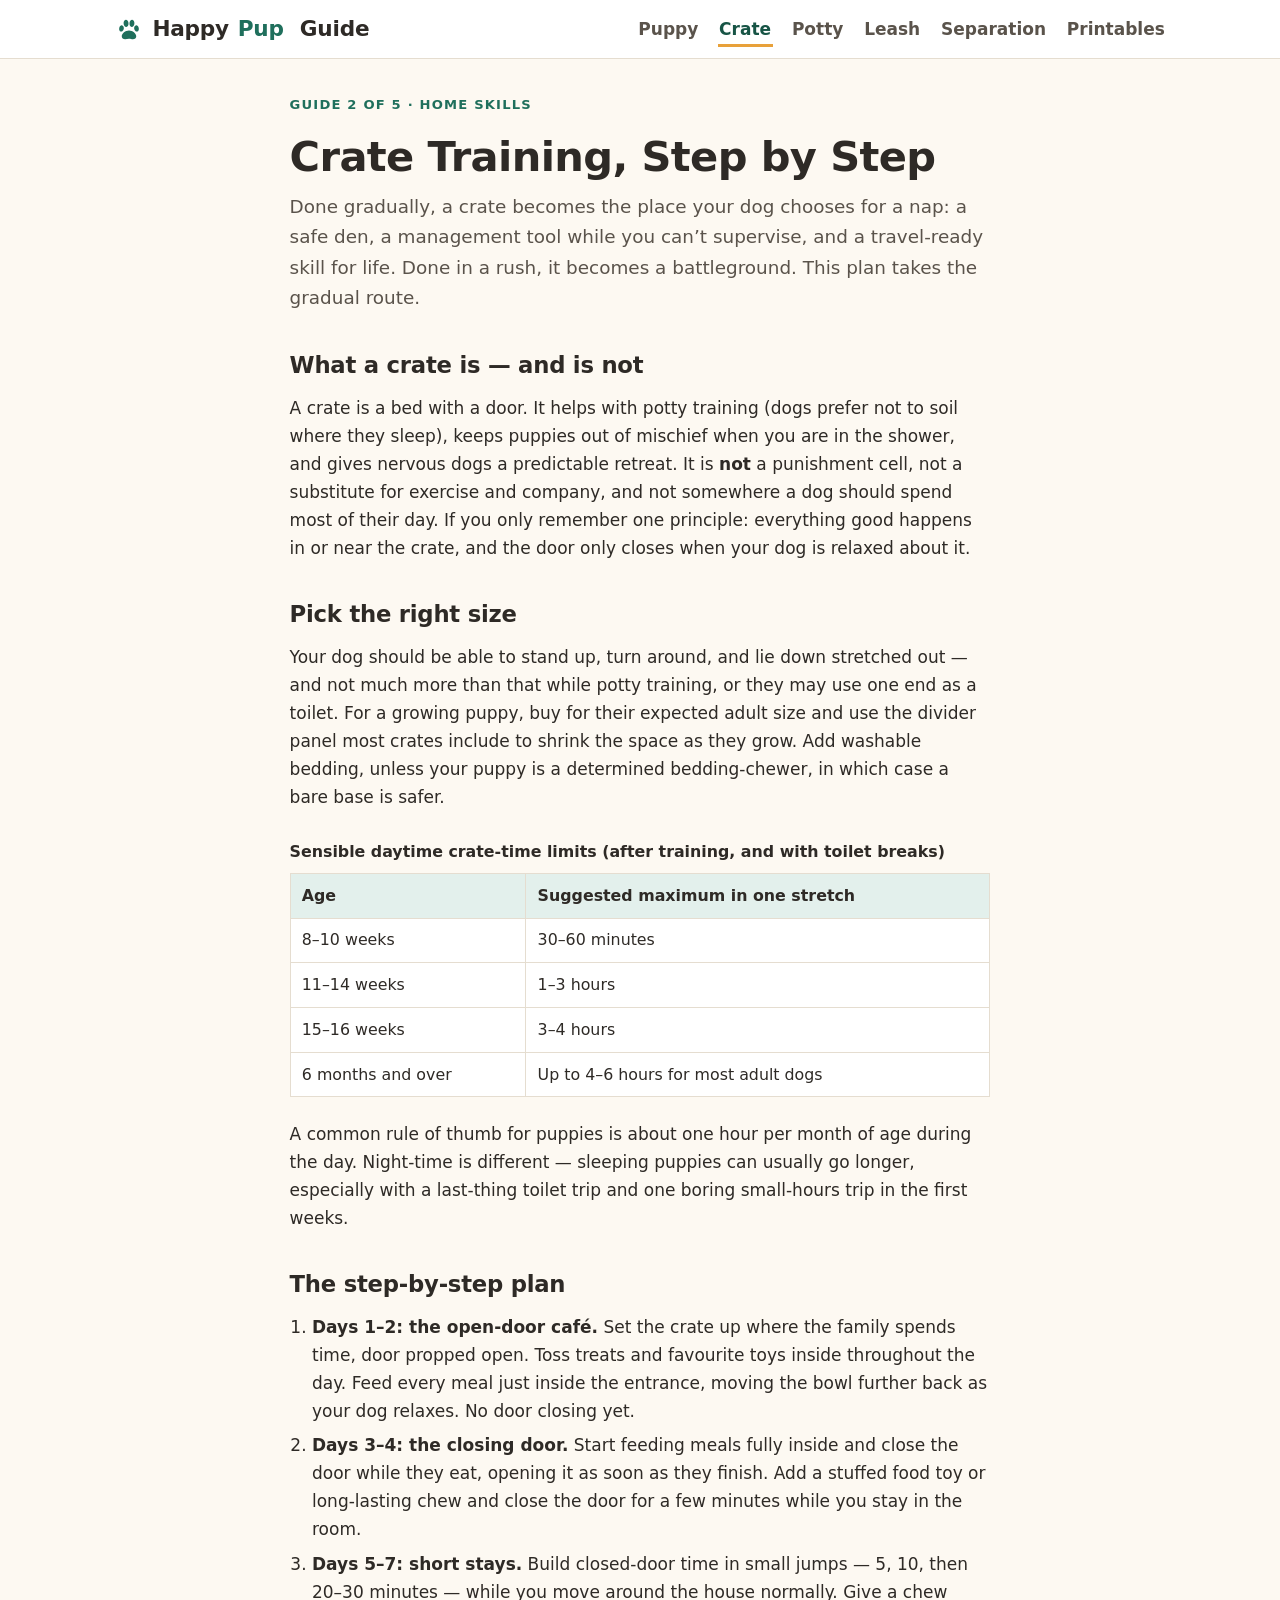
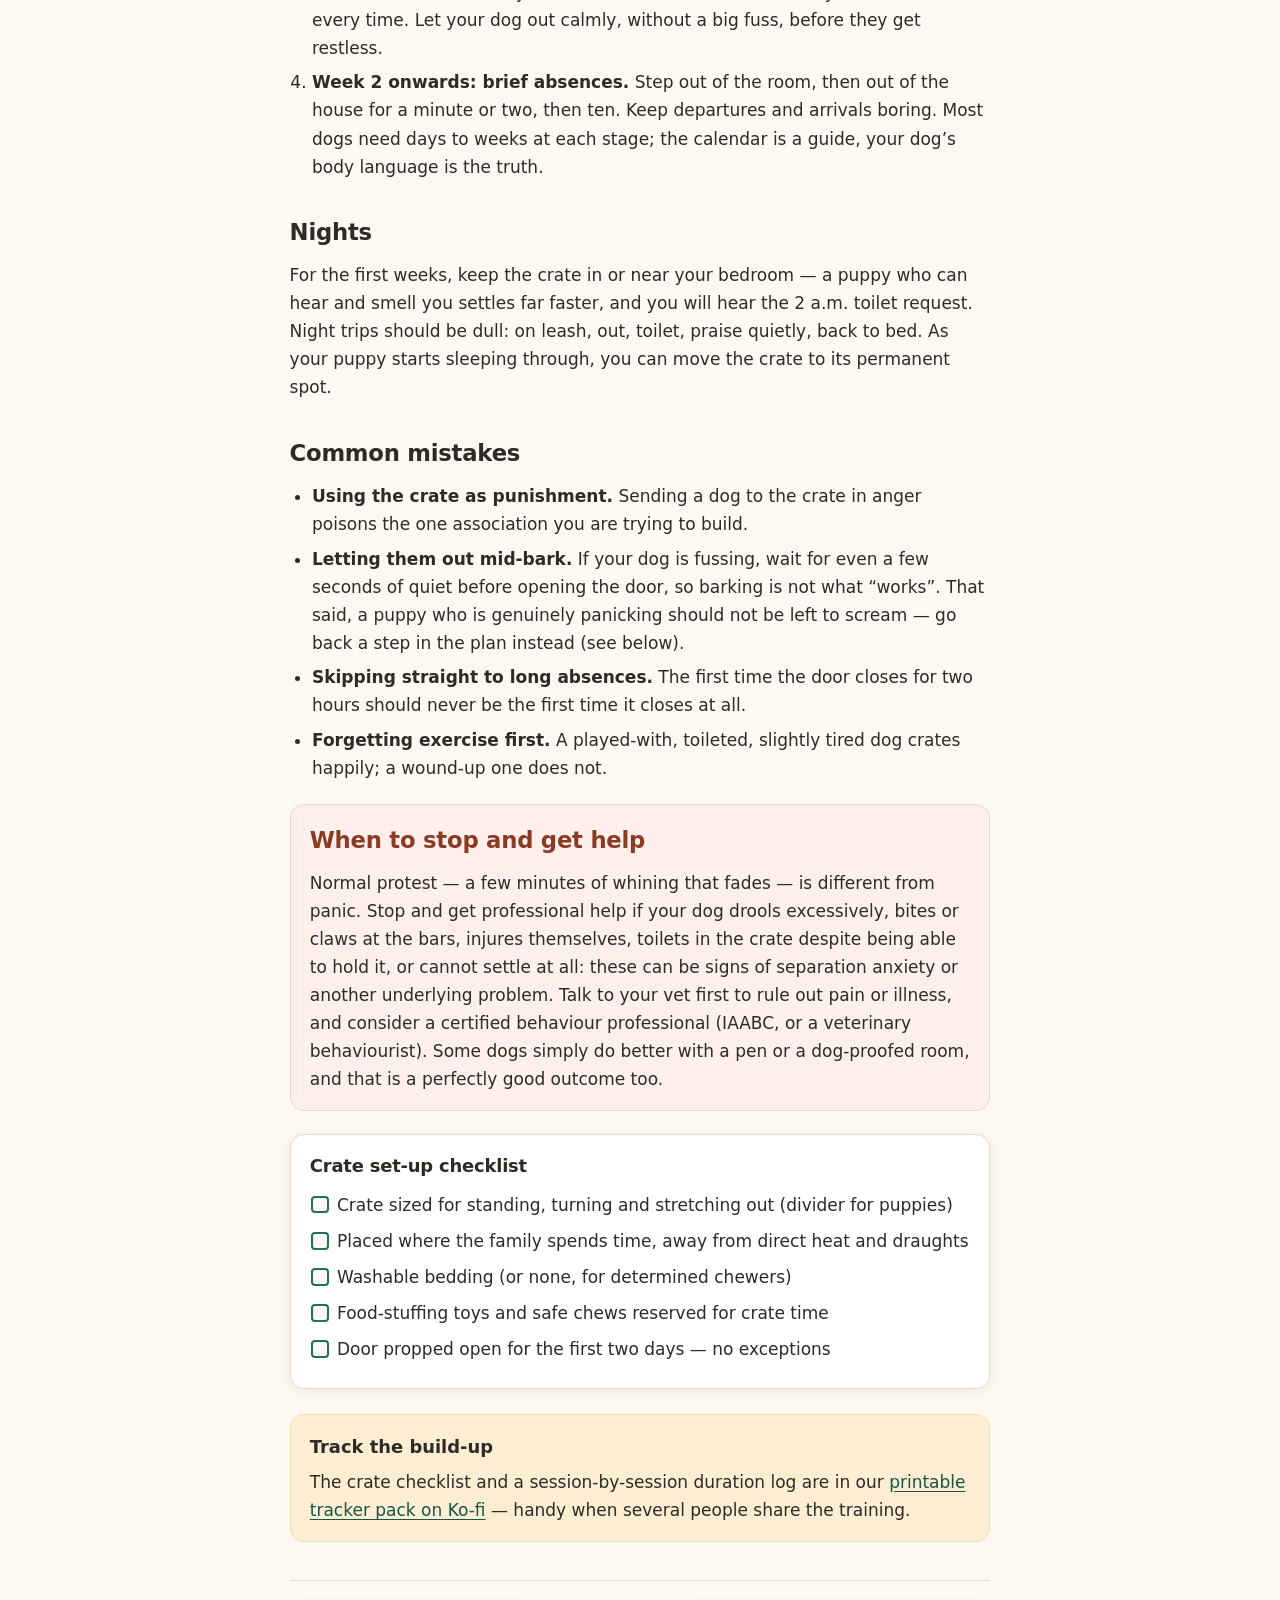
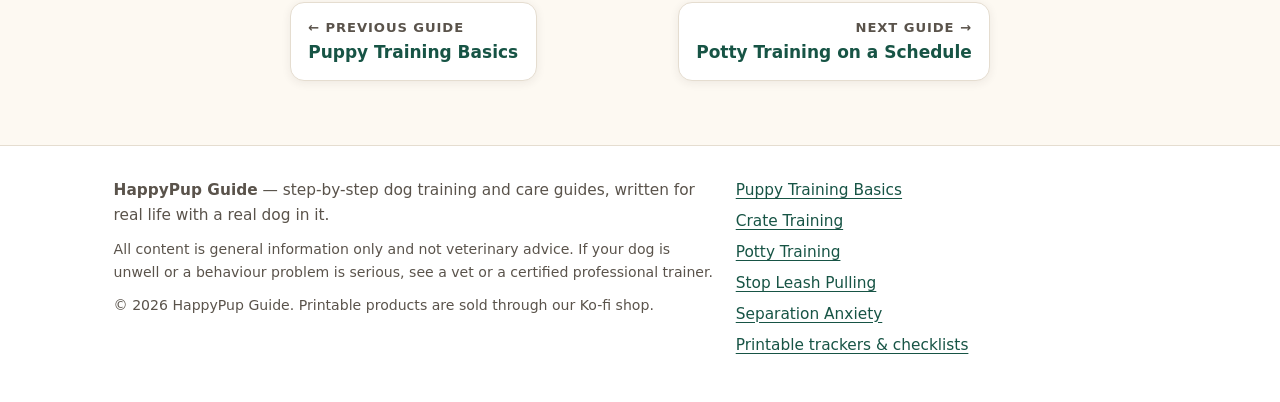
==== guide-crate-training.html @ bf8b65f8 "Launch happypup-guide" ====
<!DOCTYPE html>
<html lang="en">
<head>
<meta charset="utf-8">
<meta name="viewport" content="width=device-width, initial-scale=1">
<title>Crate Training, Step by Step — HappyPup Guide</title>
<meta name="description" content="How to crate train a puppy or adult dog kindly: choosing the right size, a day-by-day introduction plan, sensible time limits by age, night routines, and common mistakes.">
<meta property="og:type" content="article">
<meta property="og:site_name" content="HappyPup Guide">
<meta property="og:title" content="Crate Training, Step by Step">
<meta property="og:description" content="Turn the crate into your dog's favourite nap spot with a gradual, reward-based plan — sizing, schedules and troubleshooting included.">
<meta property="og:url" content="https://oddjack0.github.io/happypup-guide/guide-crate-training.html">
<link rel="stylesheet" href="styles.css">
</head>
<body>
<a class="skip-link" href="#main">Skip to main content</a>

<header class="site-header">
  <div class="wrap header-in">
    <a class="logo" href="index.html" aria-label="HappyPup Guide — home">
      <svg width="30" height="30" viewBox="0 0 24 24" fill="currentColor" aria-hidden="true" focusable="false" class="logo-pup"><path d="M12 13.2c-2.9 0-5.8 2.3-5.8 4.6 0 1.5 1.1 2.4 2.7 2.4 1 0 1.9-.4 3.1-.4s2.1.4 3.1.4c1.6 0 2.7-.9 2.7-2.4 0-2.3-2.9-4.6-5.8-4.6ZM6.6 9.1c-1-.3-2.1.6-2.4 2-.3 1.3.2 2.6 1.2 2.9 1 .3 2.1-.6 2.4-2 .3-1.3-.2-2.6-1.2-2.9Zm10.8 0c-1 .3-1.5 1.6-1.2 2.9.3 1.4 1.4 2.3 2.4 2 1-.3 1.5-1.6 1.2-2.9-.3-1.4-1.4-2.3-2.4-2ZM9.4 4.6c-1.1.1-1.9 1.5-1.7 3.1.1 1.5 1.1 2.7 2.2 2.6 1.1-.1 1.9-1.5 1.7-3.1-.1-1.5-1.1-2.7-2.2-2.6Zm5.2 0c-1.1-.1-2.1 1.1-2.2 2.6-.2 1.6.6 3 1.7 3.1 1.1.1 2.1-1.1 2.2-2.6.2-1.6-.6-3-1.7-3.1Z"/></svg>
      Happy<span class="logo-pup">Pup</span>&nbsp;Guide
    </a>
    <nav class="site-nav" aria-label="Main navigation">
      <ul>
        <li><a href="guide-puppy-training.html">Puppy</a></li>
        <li><a href="guide-crate-training.html" aria-current="page">Crate</a></li>
        <li><a href="guide-potty-training.html">Potty</a></li>
        <li><a href="guide-leash-pulling.html">Leash</a></li>
        <li><a href="guide-separation-anxiety.html">Separation</a></li>
        <li><a href="https://ko-fi.com/oddjack/shop">Printables</a></li>
      </ul>
    </nav>
  </div>
</header>

<main id="main">
<article class="article">
  <div class="wrap">
    <p class="eyebrow">Guide 2 of 5 · Home skills</p>
    <h1>Crate Training, Step by Step</h1>
    <p class="standfirst">Done gradually, a crate becomes the place your dog chooses for a nap: a safe den, a management tool while you can&rsquo;t supervise, and a travel-ready skill for life. Done in a rush, it becomes a battleground. This plan takes the gradual route.</p>

    <h2>What a crate is — and is not</h2>
    <p>A crate is a bed with a door. It helps with potty training (dogs prefer not to soil where they sleep), keeps puppies out of mischief when you are in the shower, and gives nervous dogs a predictable retreat. It is <strong>not</strong> a punishment cell, not a substitute for exercise and company, and not somewhere a dog should spend most of their day. If you only remember one principle: everything good happens in or near the crate, and the door only closes when your dog is relaxed about it.</p>

    <h2>Pick the right size</h2>
    <p>Your dog should be able to stand up, turn around, and lie down stretched out — and not much more than that while potty training, or they may use one end as a toilet. For a growing puppy, buy for their expected adult size and use the divider panel most crates include to shrink the space as they grow. Add washable bedding, unless your puppy is a determined bedding-chewer, in which case a bare base is safer.</p>

    <div class="table-scroll">
      <table>
        <caption>Sensible daytime crate-time limits (after training, and with toilet breaks)</caption>
        <thead>
          <tr><th scope="col">Age</th><th scope="col">Suggested maximum in one stretch</th></tr>
        </thead>
        <tbody>
          <tr><td>8–10 weeks</td><td>30–60 minutes</td></tr>
          <tr><td>11–14 weeks</td><td>1–3 hours</td></tr>
          <tr><td>15–16 weeks</td><td>3–4 hours</td></tr>
          <tr><td>6 months and over</td><td>Up to 4–6 hours for most adult dogs</td></tr>
        </tbody>
      </table>
    </div>
    <p>A common rule of thumb for puppies is about one hour per month of age during the day. Night-time is different — sleeping puppies can usually go longer, especially with a last-thing toilet trip and one boring small-hours trip in the first weeks.</p>

    <h2>The step-by-step plan</h2>
    <ol>
      <li><strong>Days 1–2: the open-door café.</strong> Set the crate up where the family spends time, door propped open. Toss treats and favourite toys inside throughout the day. Feed every meal just inside the entrance, moving the bowl further back as your dog relaxes. No door closing yet.</li>
      <li><strong>Days 3–4: the closing door.</strong> Start feeding meals fully inside and close the door while they eat, opening it as soon as they finish. Add a stuffed food toy or long-lasting chew and close the door for a few minutes while you stay in the room.</li>
      <li><strong>Days 5–7: short stays.</strong> Build closed-door time in small jumps — 5, 10, then 20–30 minutes — while you move around the house normally. Give a chew every time. Let your dog out calmly, without a big fuss, before they get restless.</li>
      <li><strong>Week 2 onwards: brief absences.</strong> Step out of the room, then out of the house for a minute or two, then ten. Keep departures and arrivals boring. Most dogs need days to weeks at each stage; the calendar is a guide, your dog&rsquo;s body language is the truth.</li>
    </ol>

    <h2>Nights</h2>
    <p>For the first weeks, keep the crate in or near your bedroom — a puppy who can hear and smell you settles far faster, and you will hear the 2 a.m. toilet request. Night trips should be dull: on leash, out, toilet, praise quietly, back to bed. As your puppy starts sleeping through, you can move the crate to its permanent spot.</p>

    <h2>Common mistakes</h2>
    <ul>
      <li><strong>Using the crate as punishment.</strong> Sending a dog to the crate in anger poisons the one association you are trying to build.</li>
      <li><strong>Letting them out mid-bark.</strong> If your dog is fussing, wait for even a few seconds of quiet before opening the door, so barking is not what &ldquo;works&rdquo;. That said, a puppy who is genuinely panicking should not be left to scream — go back a step in the plan instead (see below).</li>
      <li><strong>Skipping straight to long absences.</strong> The first time the door closes for two hours should never be the first time it closes at all.</li>
      <li><strong>Forgetting exercise first.</strong> A played-with, toileted, slightly tired dog crates happily; a wound-up one does not.</li>
    </ul>

    <div class="warning">
      <h2>When to stop and get help</h2>
      <p>Normal protest — a few minutes of whining that fades — is different from panic. Stop and get professional help if your dog drools excessively, bites or claws at the bars, injures themselves, toilets in the crate despite being able to hold it, or cannot settle at all: these can be signs of separation anxiety or another underlying problem. Talk to your vet first to rule out pain or illness, and consider a certified behaviour professional (IAABC, or a veterinary behaviourist). Some dogs simply do better with a pen or a dog-proofed room, and that is a perfectly good outcome too.</p>
    </div>

    <aside class="checklist">
      <h2>Crate set-up checklist</h2>
      <ul>
        <li>Crate sized for standing, turning and stretching out (divider for puppies)</li>
        <li>Placed where the family spends time, away from direct heat and draughts</li>
        <li>Washable bedding (or none, for determined chewers)</li>
        <li>Food-stuffing toys and safe chews reserved for crate time</li>
        <li>Door propped open for the first two days — no exceptions</li>
      </ul>
    </aside>

    <aside class="product-strip">
      <h3>Track the build-up</h3>
      <p>The crate checklist and a session-by-session duration log are in our <a href="https://ko-fi.com/oddjack/shop">printable tracker pack on Ko-fi</a> — handy when several people share the training.</p>
    </aside>

    <nav class="guide-nav" aria-label="Guide navigation">
      <a class="prev" href="guide-puppy-training.html"><span class="dir">← Previous guide</span>Puppy Training Basics</a>
      <a class="next" href="guide-potty-training.html"><span class="dir">Next guide →</span>Potty Training on a Schedule</a>
    </nav>
  </div>
</article>
</main>

<footer class="site-footer">
  <div class="wrap footer-in">
    <div>
      <p><strong>HappyPup Guide</strong> — step-by-step dog training and care guides, written for real life with a real dog in it.</p>
      <p class="fineprint">All content is general information only and not veterinary advice. If your dog is unwell or a behaviour problem is serious, see a vet or a certified professional trainer.</p>
      <p class="fineprint">© 2026 HappyPup Guide. Printable products are sold through our Ko-fi shop.</p>
    </div>
    <nav aria-label="Footer navigation">
      <ul>
        <li><a href="guide-puppy-training.html">Puppy Training Basics</a></li>
        <li><a href="guide-crate-training.html">Crate Training</a></li>
        <li><a href="guide-potty-training.html">Potty Training</a></li>
        <li><a href="guide-leash-pulling.html">Stop Leash Pulling</a></li>
        <li><a href="guide-separation-anxiety.html">Separation Anxiety</a></li>
        <li><a href="https://ko-fi.com/oddjack/shop">Printable trackers &amp; checklists</a></li>
      </ul>
    </nav>
  </div>
</footer>
</body>
</html>
---- styles.css ----
/* HappyPup Guide — styles.css
   Pure hand-written CSS. No external fonts, images, or frameworks. */

/* ---------- Tokens ---------- */
:root {
  --bg: #fdf9f2;
  --surface: #ffffff;
  --ink: #2e2a26;
  --ink-soft: #5a534b;
  --brand: #1f6f5c;        /* deep teal-green, dark enough for white text */
  --brand-deep: #175445;
  --accent: #e8a13a;       /* warm amber */
  --accent-soft: #fdeed3;
  --teal-soft: #e3f0ec;
  --line: #e5ddd0;
  --danger-bg: #fdf0ec;
  --danger-ink: #8c3b22;
  --radius: 14px;
  --maxw: 68rem;
  --shadow: 0 2px 10px rgba(46, 42, 38, 0.08);
}

* { box-sizing: border-box; }

html { scroll-behavior: smooth; }

body {
  margin: 0;
  background: var(--bg);
  color: var(--ink);
  font-family: "Segoe UI", system-ui, -apple-system, "Helvetica Neue", Arial, sans-serif;
  font-size: 1.0625rem;
  line-height: 1.65;
}

/* ---------- Accessibility ---------- */
.skip-link {
  position: absolute;
  left: -9999px;
  top: 0;
  background: var(--brand-deep);
  color: #fff;
  padding: 0.6rem 1rem;
  z-index: 100;
  border-radius: 0 0 var(--radius) 0;
}
.skip-link:focus { left: 0; }

a { color: var(--brand-deep); text-underline-offset: 3px; }
a:hover { color: var(--brand); }
a:focus-visible, button:focus-visible {
  outline: 3px solid var(--accent);
  outline-offset: 2px;
}

.visually-hidden {
  position: absolute;
  width: 1px; height: 1px;
  overflow: hidden;
  clip: rect(0 0 0 0);
  white-space: nowrap;
}

/* ---------- Layout ---------- */
.wrap {
  max-width: var(--maxw);
  margin: 0 auto;
  padding: 0 1.1rem;
}

main { display: block; }

/* ---------- Header ---------- */
.site-header {
  background: var(--surface);
  border-bottom: 1px solid var(--line);
  position: sticky;
  top: 0;
  z-index: 10;
}
.header-in {
  display: flex;
  align-items: center;
  justify-content: space-between;
  gap: 1rem;
  padding-top: 0.7rem;
  padding-bottom: 0.7rem;
  flex-wrap: wrap;
}
.logo {
  display: inline-flex;
  align-items: center;
  gap: 0.55rem;
  font-size: 1.35rem;
  font-weight: 800;
  color: var(--ink);
  text-decoration: none;
  letter-spacing: -0.01em;
}
.logo:hover { color: var(--brand-deep); }
.logo svg { flex: none; }
.logo .logo-pup { color: var(--brand); }

.site-nav ul {
  list-style: none;
  display: flex;
  flex-wrap: wrap;
  gap: 0.25rem 1.1rem;
  margin: 0;
  padding: 0;
}
.site-nav a {
  text-decoration: none;
  font-weight: 600;
  color: var(--ink-soft);
  padding: 0.3rem 0.1rem;
}
.site-nav a:hover, .site-nav a[aria-current="page"] { color: var(--brand-deep); }
.site-nav a[aria-current="page"] { border-bottom: 3px solid var(--accent); }

/* ---------- Hero ---------- */
.hero {
  background:
    radial-gradient(circle at 88% 18%, var(--accent-soft) 0 9rem, transparent 9.5rem),
    radial-gradient(circle at 6% 88%, var(--teal-soft) 0 7rem, transparent 7.5rem),
    var(--surface);
  border-bottom: 1px solid var(--line);
  padding: 3.2rem 0 2.6rem;
}
.hero h1 {
  font-size: clamp(2rem, 5.2vw, 3.1rem);
  line-height: 1.12;
  margin: 0 0 0.9rem;
  letter-spacing: -0.015em;
  max-width: 22ch;
}
.hero h1 .hl { color: var(--brand); }
.hero p.lede {
  font-size: 1.2rem;
  color: var(--ink-soft);
  max-width: 56ch;
  margin: 0 0 1.6rem;
}
.hero-actions { display: flex; flex-wrap: wrap; gap: 0.8rem; }

.btn {
  display: inline-block;
  background: var(--brand);
  color: #fff;
  font-weight: 700;
  text-decoration: none;
  padding: 0.75rem 1.35rem;
  border-radius: 999px;
  border: 2px solid var(--brand);
}
.btn:hover { background: var(--brand-deep); color: #fff; }
.btn.ghost {
  background: transparent;
  color: var(--brand-deep);
}
.btn.ghost:hover { background: var(--teal-soft); }

/* ---------- Sections & cards ---------- */
.section { padding: 2.6rem 0 0.6rem; }
.section > h2, .section-head h2 {
  font-size: 1.7rem;
  margin: 0 0 0.4rem;
  letter-spacing: -0.01em;
}
.section-sub { color: var(--ink-soft); margin: 0 0 1.4rem; max-width: 62ch; }

.card-grid {
  display: grid;
  grid-template-columns: repeat(auto-fit, minmax(17rem, 1fr));
  gap: 1.1rem;
  padding-bottom: 1rem;
}
.card {
  background: var(--surface);
  border: 1px solid var(--line);
  border-radius: var(--radius);
  padding: 1.3rem 1.3rem 1.15rem;
  box-shadow: var(--shadow);
  display: flex;
  flex-direction: column;
  gap: 0.5rem;
}
.card .card-icon {
  width: 3rem; height: 3rem;
  border-radius: 12px;
  background: var(--teal-soft);
  display: grid;
  place-items: center;
  color: var(--brand-deep);
}
.card h3 { margin: 0; font-size: 1.22rem; line-height: 1.3; }
.card h3 a { color: var(--ink); text-decoration: none; }
.card h3 a:hover { color: var(--brand-deep); text-decoration: underline; }
.card p { margin: 0; color: var(--ink-soft); font-size: 1rem; }
.card .card-meta {
  margin-top: auto;
  padding-top: 0.5rem;
  font-size: 0.92rem;
  font-weight: 700;
  color: var(--brand-deep);
}
.card .card-meta a { text-decoration: none; }
.card .card-meta a:hover { text-decoration: underline; }

/* Product / promo cards */
.promo {
  background: var(--surface);
  border: 1px solid var(--line);
  border-left: 6px solid var(--accent);
  border-radius: var(--radius);
  box-shadow: var(--shadow);
  padding: 1.5rem;
  display: grid;
  gap: 1.2rem;
  grid-template-columns: 1fr;
  align-items: center;
  margin-bottom: 1.2rem;
}
@media (min-width: 44rem) {
  .promo { grid-template-columns: 1fr auto; }
}
.promo h3 { margin: 0 0 0.4rem; font-size: 1.3rem; }
.promo p { margin: 0; color: var(--ink-soft); max-width: 58ch; }
.promo .price {
  font-size: 1.9rem;
  font-weight: 800;
  color: var(--brand-deep);
  white-space: nowrap;
}
.promo .price small { display: block; font-size: 0.85rem; font-weight: 600; color: var(--ink-soft); }

/* ---------- Article ---------- */
.article { padding: 2.2rem 0 0.5rem; }
.article .wrap { max-width: 46rem; }
.eyebrow {
  text-transform: uppercase;
  letter-spacing: 0.09em;
  font-size: 0.82rem;
  font-weight: 800;
  color: var(--brand);
  margin: 0 0 0.5rem;
}
.article h1 {
  font-size: clamp(1.85rem, 4.6vw, 2.6rem);
  line-height: 1.18;
  letter-spacing: -0.015em;
  margin: 0 0 0.7rem;
}
.article .standfirst {
  font-size: 1.15rem;
  color: var(--ink-soft);
  margin: 0 0 1.6rem;
}
.article h2 {
  font-size: 1.42rem;
  margin: 2.1rem 0 0.6rem;
  letter-spacing: -0.01em;
}
.article h3 { font-size: 1.13rem; margin: 1.5rem 0 0.4rem; }
.article p { margin: 0 0 1rem; }
.article ul, .article ol { margin: 0 0 1.1rem; padding-left: 1.4rem; }
.article li { margin-bottom: 0.4rem; }
.article strong { color: var(--ink); }

/* Callouts */
.note, .warning, .checklist {
  border-radius: var(--radius);
  padding: 1.05rem 1.2rem;
  margin: 1.4rem 0;
  border: 1px solid var(--line);
}
.note { background: var(--teal-soft); border-color: #c8ddd6; }
.warning { background: var(--danger-bg); border-color: #f0d2c6; }
.warning h2, .warning h3 { color: var(--danger-ink); margin-top: 0; }
.note h2, .note h3, .checklist h2, .checklist h3 { margin-top: 0; font-size: 1.12rem; }
.note p:last-child, .warning p:last-child, .checklist ul:last-child { margin-bottom: 0; }

.checklist { background: var(--surface); box-shadow: var(--shadow); }
.checklist ul { list-style: none; padding-left: 0; margin-bottom: 0; }
.checklist li {
  position: relative;
  padding-left: 1.7rem;
  margin-bottom: 0.5rem;
}
.checklist li::before {
  content: "";
  position: absolute;
  left: 0.1rem; top: 0.33rem;
  width: 0.85rem; height: 0.85rem;
  border: 2px solid var(--brand);
  border-radius: 4px;
  background: var(--bg);
}

/* Tables */
.table-scroll { overflow-x: auto; margin: 1.2rem 0 1.4rem; }
table {
  border-collapse: collapse;
  width: 100%;
  background: var(--surface);
  font-size: 0.99rem;
}
caption {
  text-align: left;
  font-weight: 700;
  padding: 0.5rem 0;
}
th, td {
  border: 1px solid var(--line);
  padding: 0.55rem 0.7rem;
  text-align: left;
  vertical-align: top;
}
thead th { background: var(--teal-soft); }

/* In-article product strip */
.product-strip {
  background: var(--accent-soft);
  border: 1px solid #efdcae;
  border-radius: var(--radius);
  padding: 1.05rem 1.2rem;
  margin: 1.6rem 0;
}
.product-strip h2, .product-strip h3 { margin-top: 0; font-size: 1.12rem; }
.product-strip p:last-child { margin-bottom: 0; }

/* Prev / next */
.guide-nav {
  display: flex;
  flex-wrap: wrap;
  gap: 0.9rem;
  justify-content: space-between;
  margin: 2.4rem 0 0.5rem;
  border-top: 1px solid var(--line);
  padding-top: 1.3rem;
}
.guide-nav a {
  display: block;
  background: var(--surface);
  border: 1px solid var(--line);
  border-radius: var(--radius);
  padding: 0.85rem 1.1rem;
  text-decoration: none;
  font-weight: 700;
  max-width: 100%;
  box-shadow: var(--shadow);
}
.guide-nav a:hover { border-color: var(--brand); }
.guide-nav a .dir {
  display: block;
  font-size: 0.82rem;
  font-weight: 600;
  color: var(--ink-soft);
  text-transform: uppercase;
  letter-spacing: 0.07em;
}
.guide-nav a.next { margin-left: auto; text-align: right; }

/* ---------- Disclaimer & footer ---------- */
.disclaimer {
  background: #f3ede1;
  border: 1px solid var(--line);
  border-radius: var(--radius);
  padding: 1.1rem 1.25rem;
  margin: 2.2rem 0;
  font-size: 0.97rem;
  color: var(--ink-soft);
}
.disclaimer strong { color: var(--ink); }

.site-footer {
  border-top: 1px solid var(--line);
  background: var(--surface);
  margin-top: 3rem;
  padding: 2rem 0 2.4rem;
  color: var(--ink-soft);
  font-size: 0.96rem;
}
.footer-in { display: grid; gap: 1.2rem; }
@media (min-width: 44rem) {
  .footer-in { grid-template-columns: 1.4fr 1fr; }
}
.site-footer nav ul { list-style: none; margin: 0; padding: 0; }
.site-footer nav li { margin-bottom: 0.35rem; }
.site-footer p { margin: 0 0 0.6rem; }
.site-footer .fineprint { font-size: 0.88rem; }
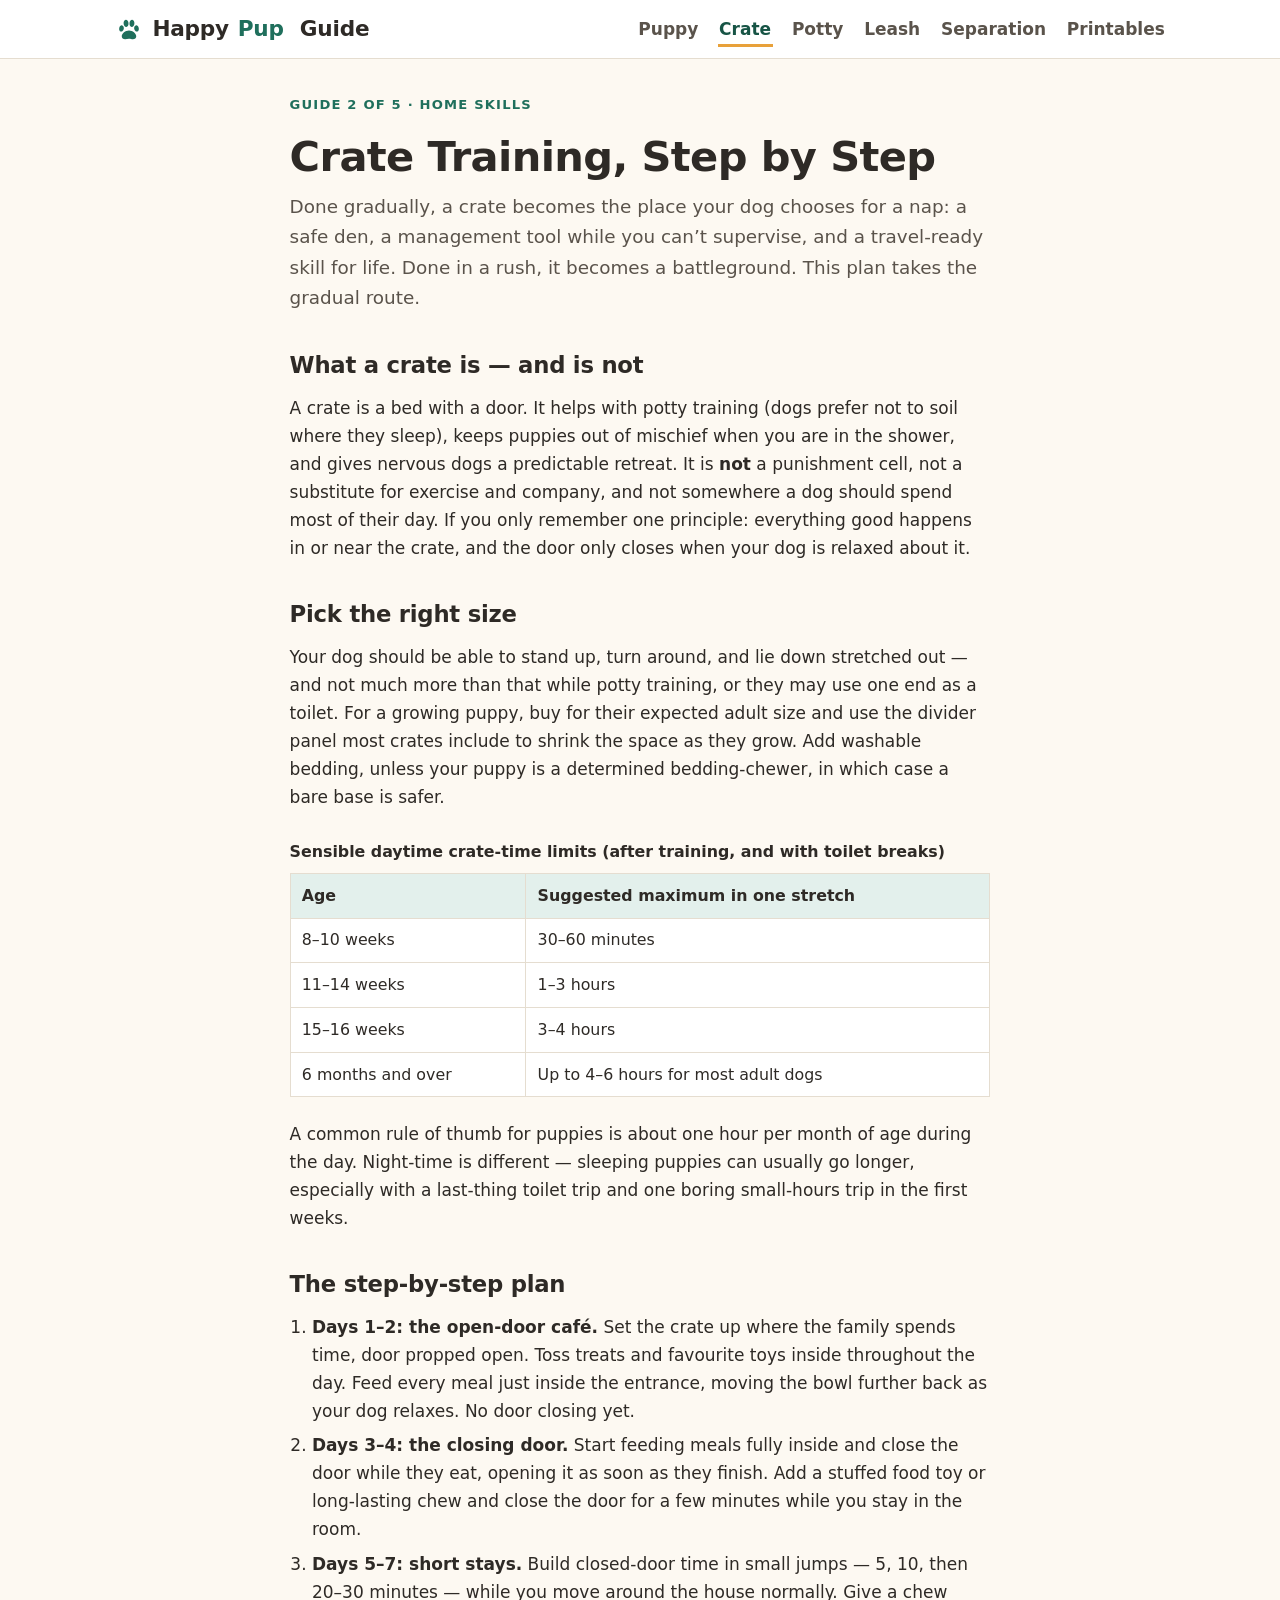
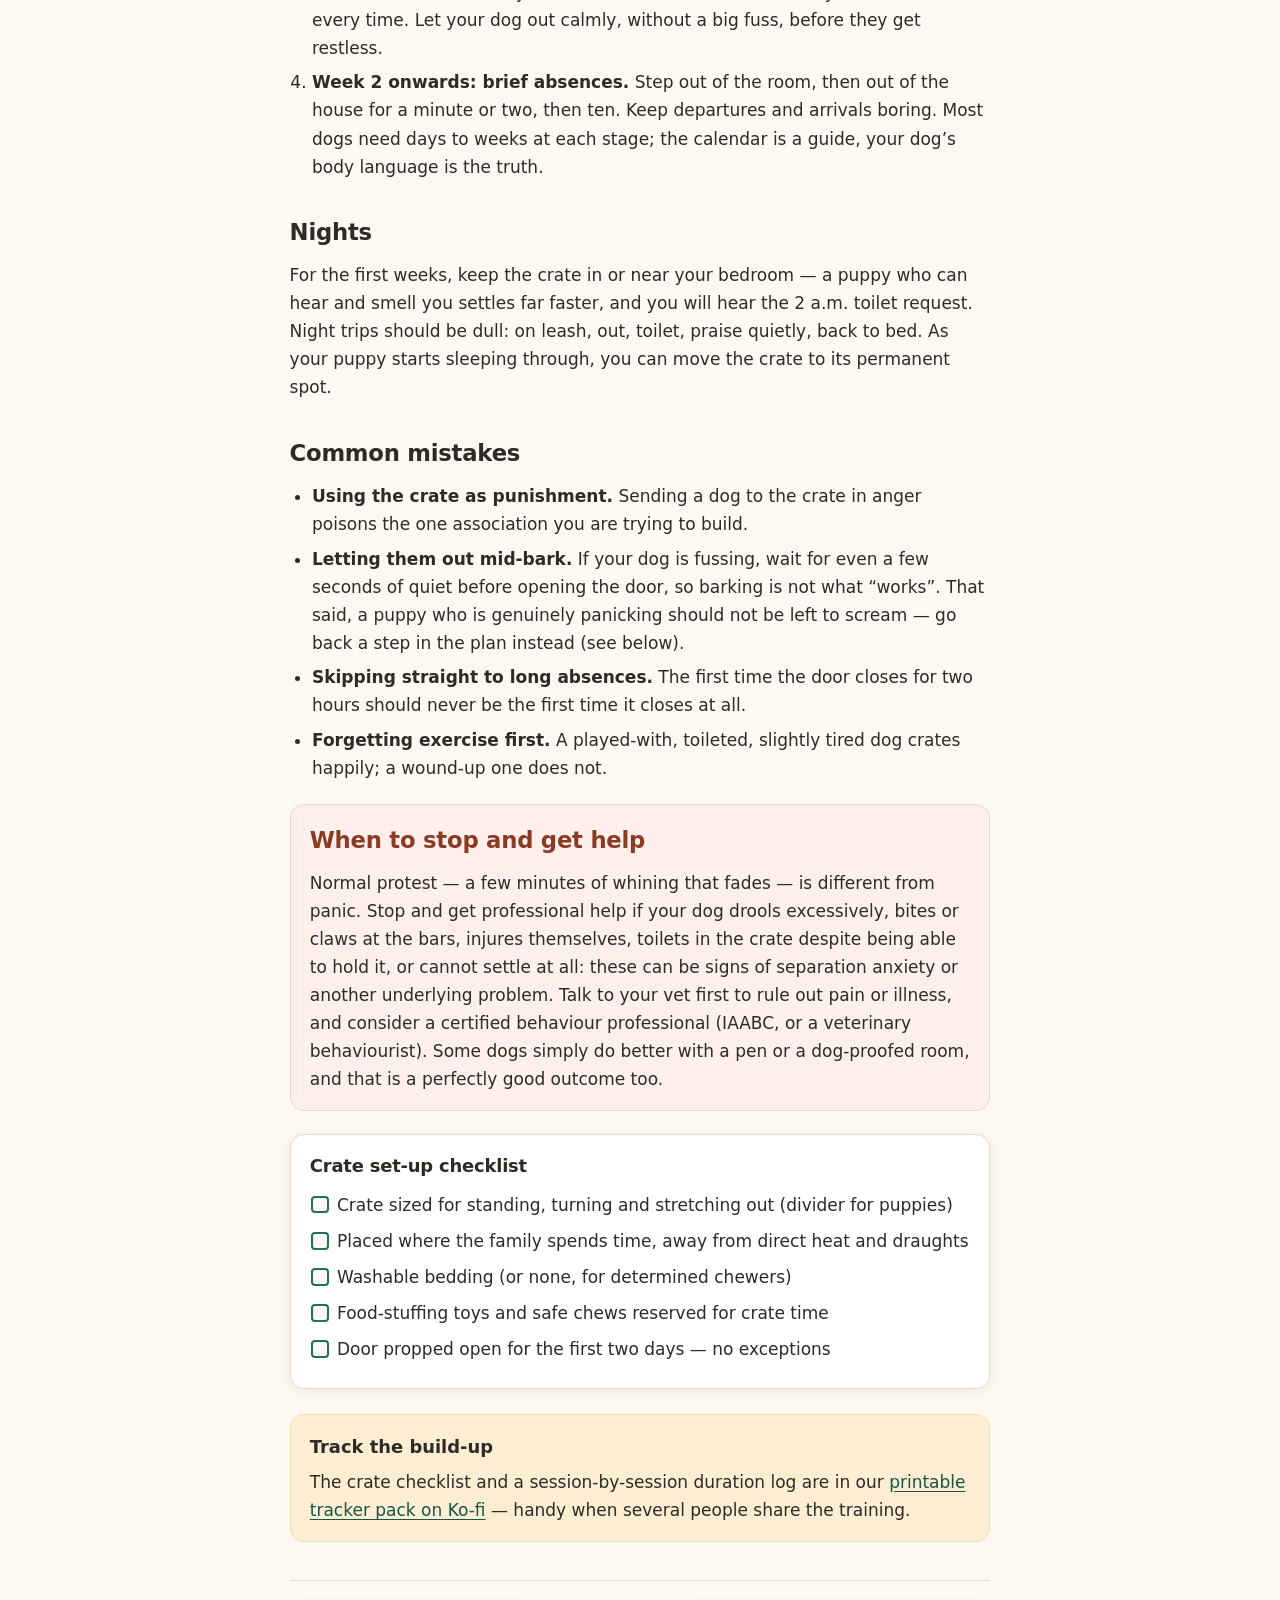
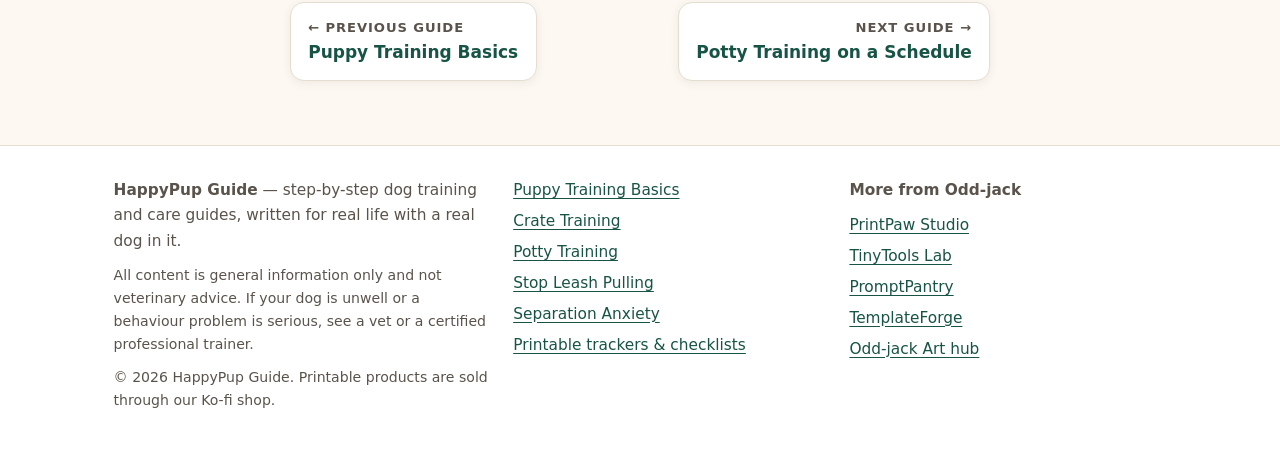
==== commit 00dc47f3: "Wire real Ko-fi product links + cross-site footer links" ====
--- a/guide-crate-training.html
+++ b/guide-crate-training.html
@@ -28,7 +28,7 @@
         <li><a href="guide-potty-training.html">Potty</a></li>
         <li><a href="guide-leash-pulling.html">Leash</a></li>
         <li><a href="guide-separation-anxiety.html">Separation</a></li>
-        <li><a href="https://ko-fi.com/oddjack/shop">Printables</a></li>
+        <li><a href="https://ko-fi.com/s/0b25be92f7">Printables</a></li>
       </ul>
     </nav>
   </div>
@@ -100,7 +100,7 @@
 
     <aside class="product-strip">
       <h3>Track the build-up</h3>
-      <p>The crate checklist and a session-by-session duration log are in our <a href="https://ko-fi.com/oddjack/shop">printable tracker pack on Ko-fi</a> — handy when several people share the training.</p>
+      <p>The crate checklist and a session-by-session duration log are in our <a href="https://ko-fi.com/s/0b25be92f7">printable tracker pack on Ko-fi</a> — handy when several people share the training.</p>
     </aside>
 
     <nav class="guide-nav" aria-label="Guide navigation">
@@ -125,7 +125,17 @@
         <li><a href="guide-potty-training.html">Potty Training</a></li>
         <li><a href="guide-leash-pulling.html">Stop Leash Pulling</a></li>
         <li><a href="guide-separation-anxiety.html">Separation Anxiety</a></li>
-        <li><a href="https://ko-fi.com/oddjack/shop">Printable trackers &amp; checklists</a></li>
+        <li><a href="https://ko-fi.com/s/0b25be92f7">Printable trackers &amp; checklists</a></li>
+      </ul>
+    </nav>
+    <nav aria-label="More from Odd-jack">
+      <p><strong>More from Odd-jack</strong></p>
+      <ul>
+        <li><a href="https://oddjack0.github.io/printpaw-studio/">PrintPaw Studio</a></li>
+        <li><a href="https://oddjack0.github.io/tinytools-lab/">TinyTools Lab</a></li>
+        <li><a href="https://oddjack0.github.io/promptpantry/">PromptPantry</a></li>
+        <li><a href="https://oddjack0.github.io/templateforge/">TemplateForge</a></li>
+        <li><a href="https://oddjack0.github.io/oddjack-art/">Odd-jack Art hub</a></li>
       </ul>
     </nav>
   </div>
--- a/styles.css
+++ b/styles.css
@@ -383,7 +383,7 @@
 }
 .footer-in { display: grid; gap: 1.2rem; }
 @media (min-width: 44rem) {
-  .footer-in { grid-template-columns: 1.4fr 1fr; }
+  .footer-in { grid-template-columns: 1.2fr 1fr 1fr; }
 }
 .site-footer nav ul { list-style: none; margin: 0; padding: 0; }
 .site-footer nav li { margin-bottom: 0.35rem; }
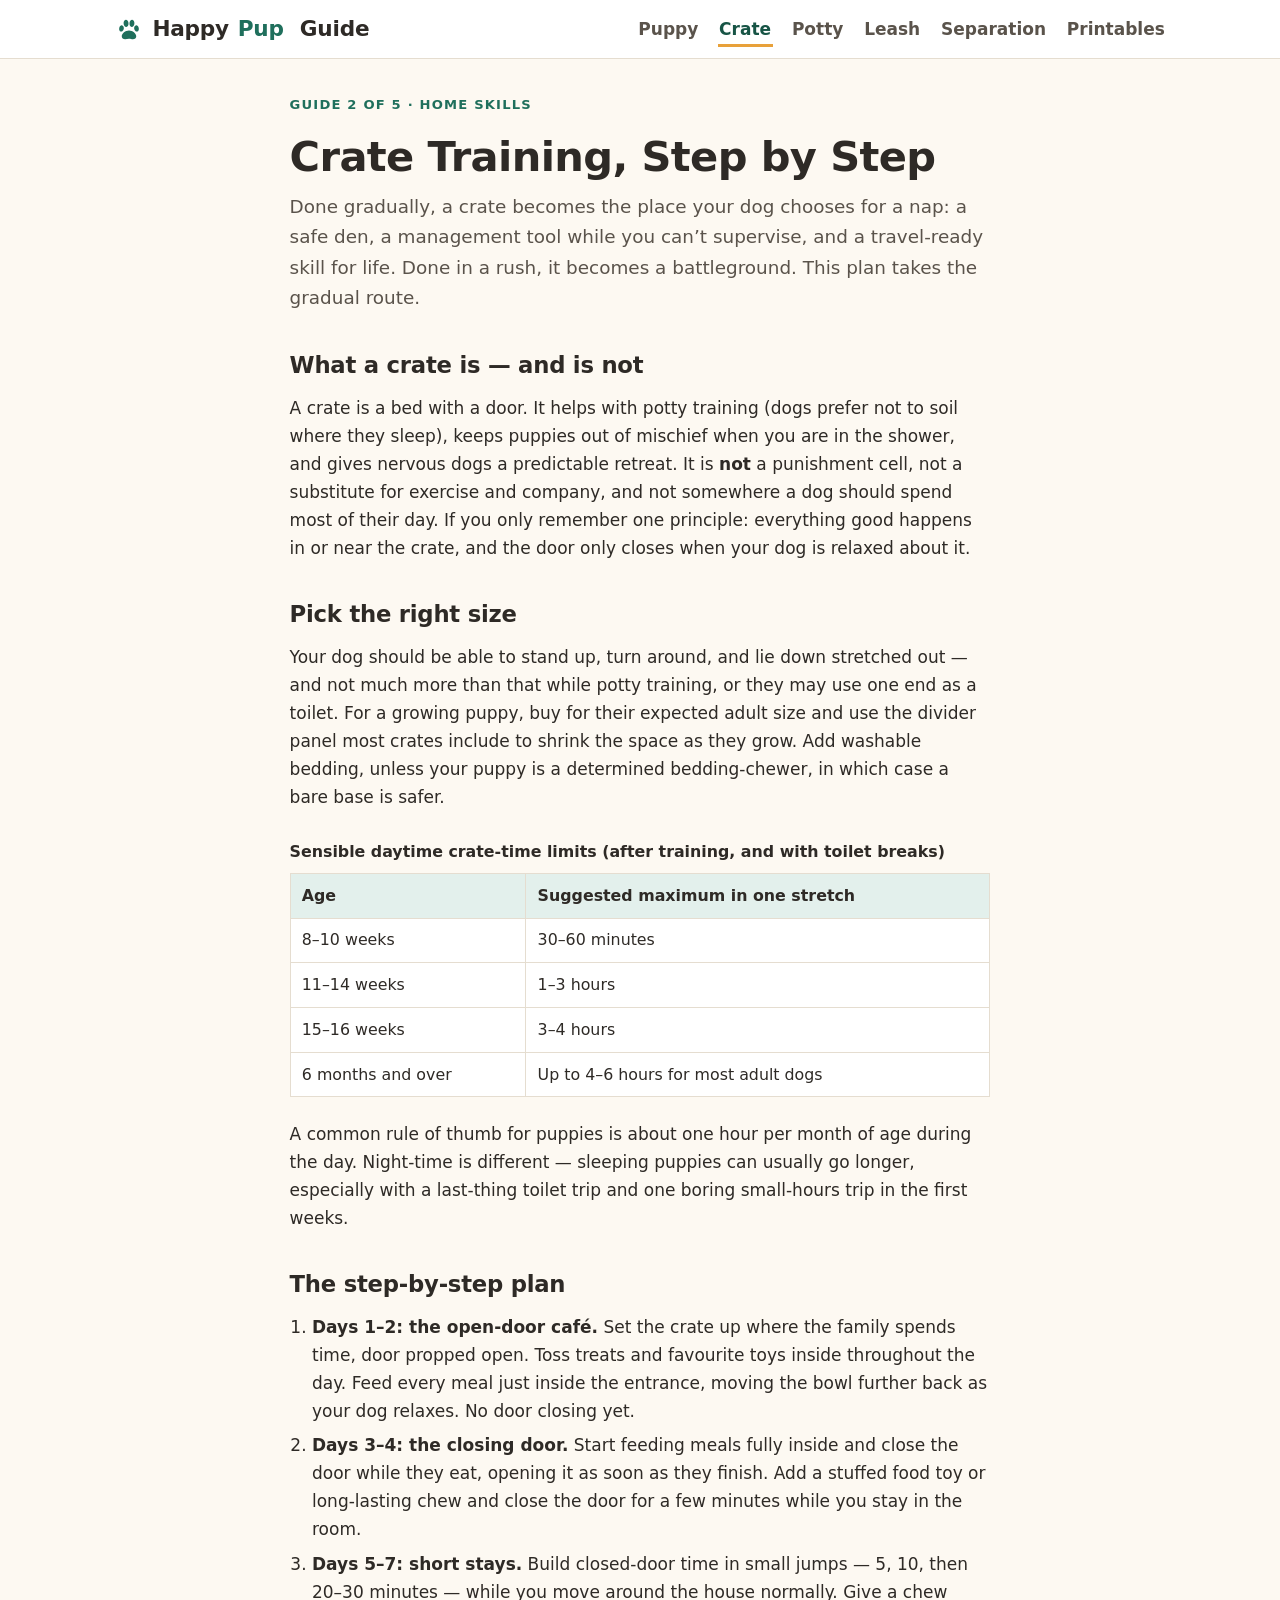
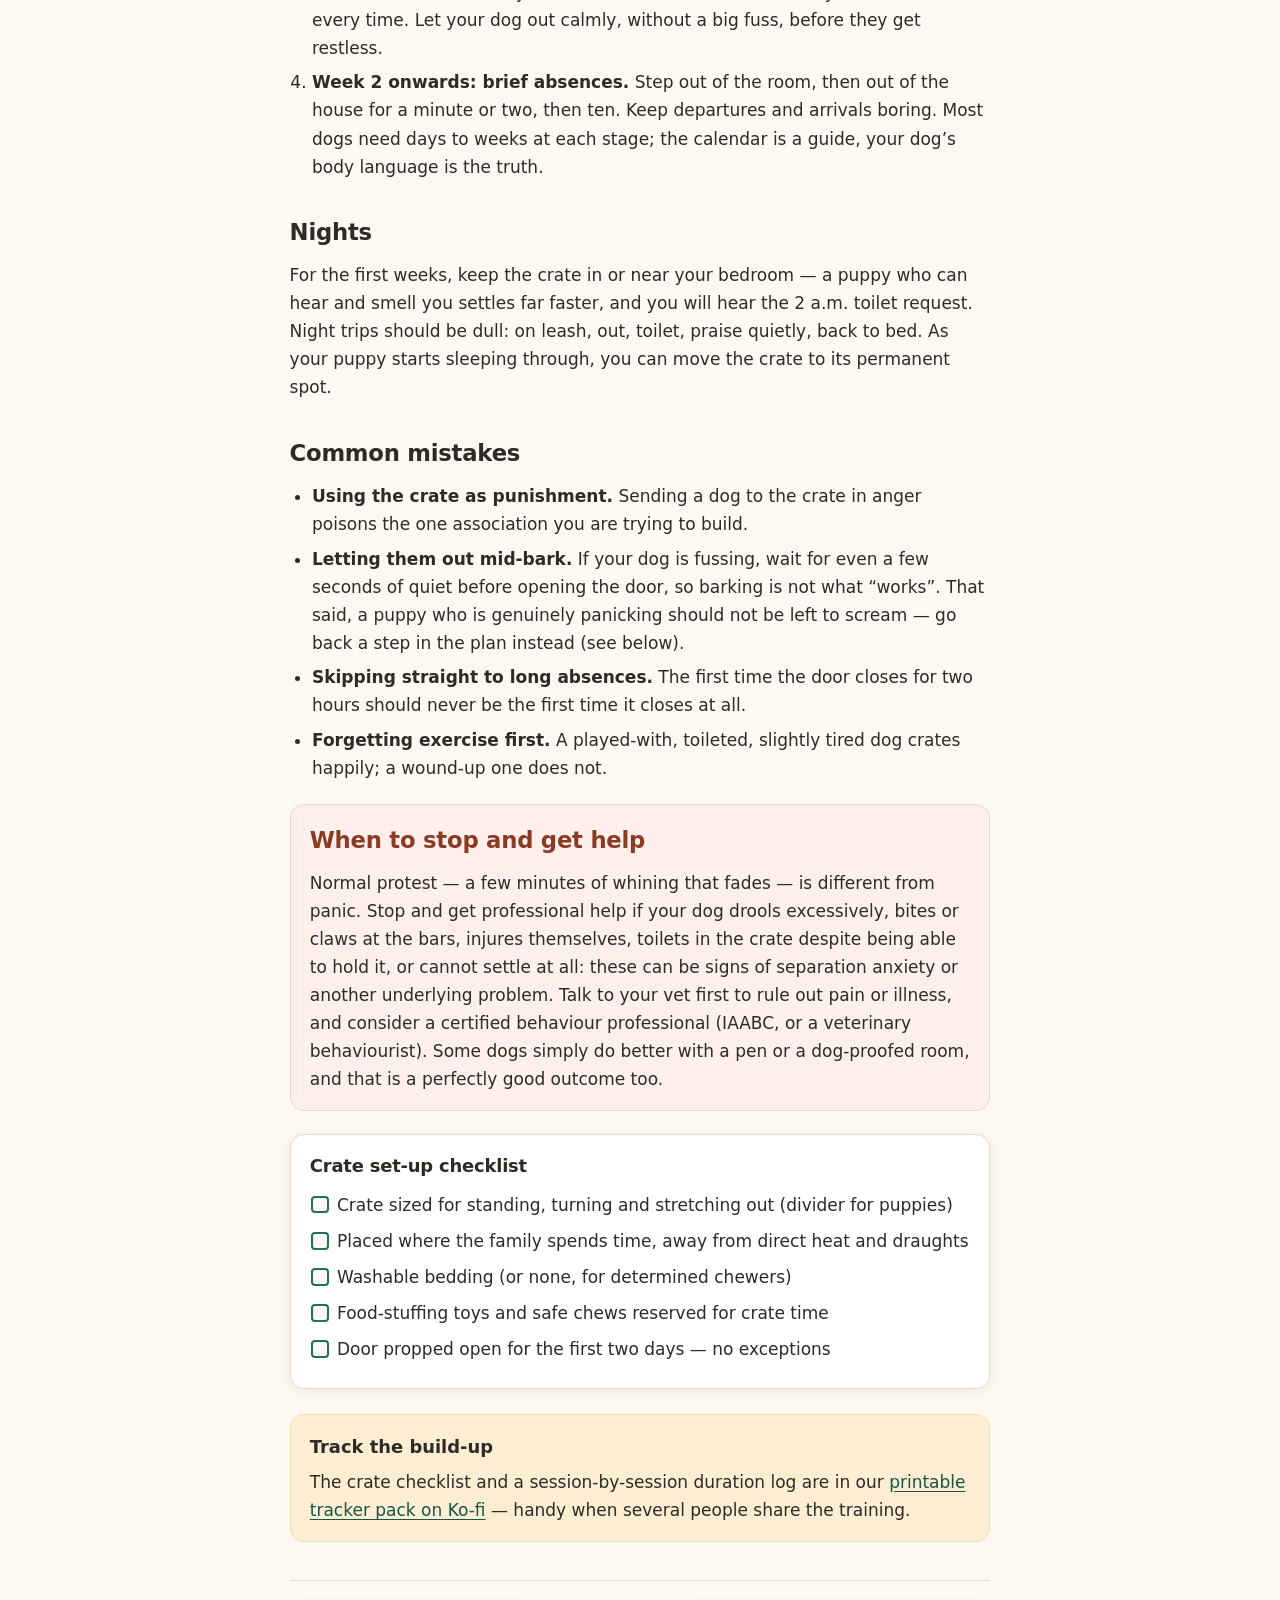
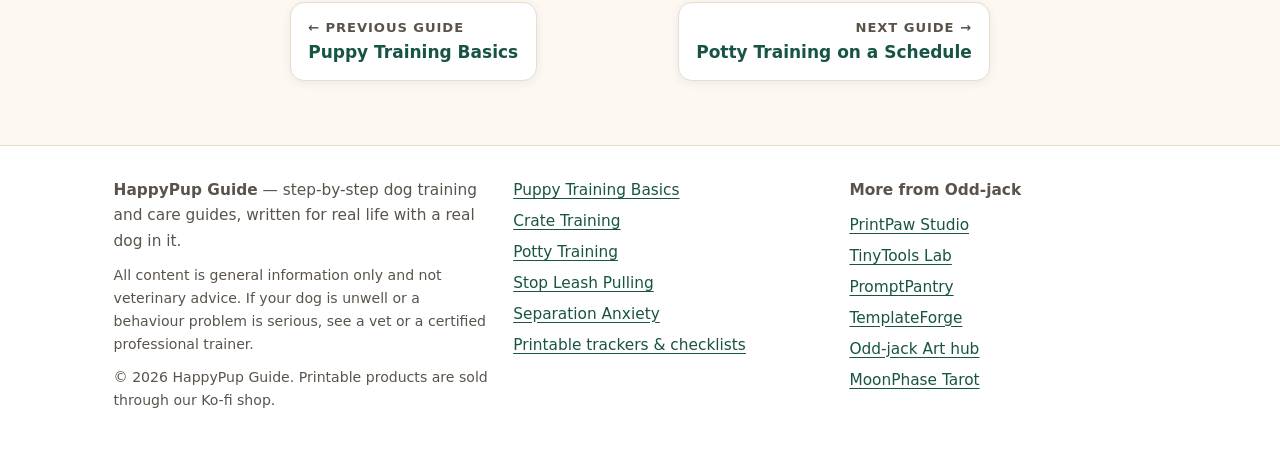
==== commit 5bca62e4: "Add MoonPhase Tarot to More from Odd-jack footer" ====
--- a/guide-crate-training.html
+++ b/guide-crate-training.html
@@ -136,6 +136,7 @@
         <li><a href="https://oddjack0.github.io/promptpantry/">PromptPantry</a></li>
         <li><a href="https://oddjack0.github.io/templateforge/">TemplateForge</a></li>
         <li><a href="https://oddjack0.github.io/oddjack-art/">Odd-jack Art hub</a></li>
+        <li><a href="https://oddjack0.github.io/moonphase-tarot/">MoonPhase Tarot</a></li>
       </ul>
     </nav>
   </div>
